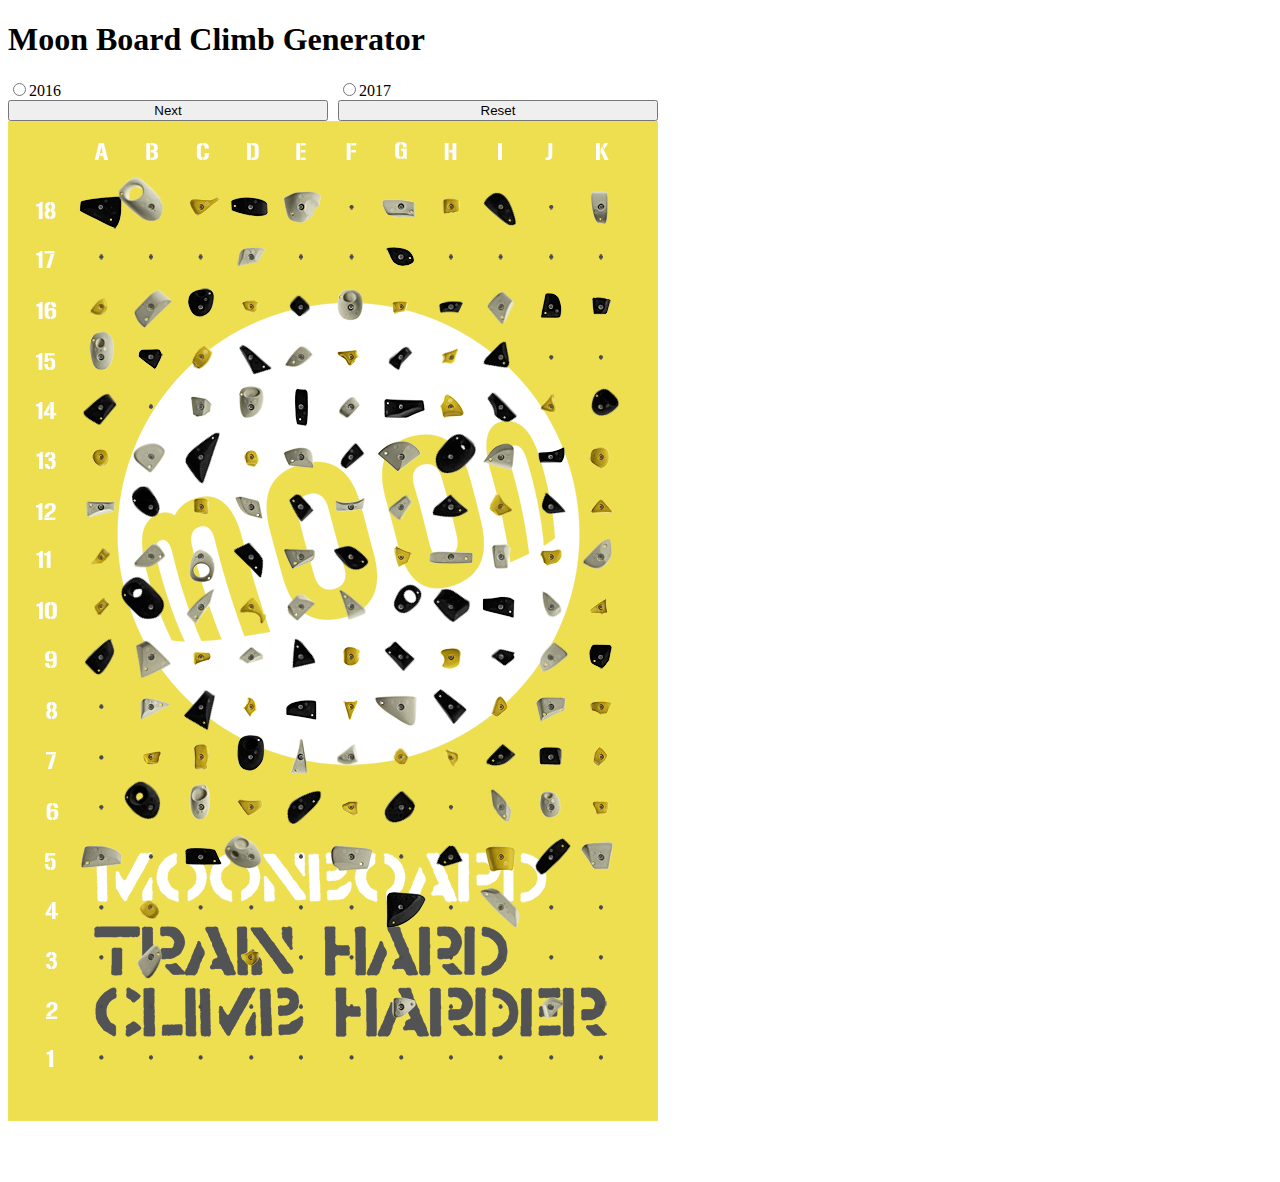
==== index.html @ be9ebd04 "Updates to climb loading" ====
<!DOCTYPE html>
<html>
<head>
	<meta charset="utf-8"/>
	<title>Moon Board Climb Generator</title> 
	<script type="text/javascript" src="moon/climbs/2016.js"></script>
	<link rel="stylesheet" href="moon/css/styles.css">
	<script type="text/javascript" src="moon/js/csi.min.js"></script>
	<script type="text/javascript" src="moon/js/load_board.js"></script>
	<link rel='shortcut icon' type='image/x-icon' href='moon/img/favicon.ico'/>
</head>
<body>
<h1>Moon Board Climb Generator</h1>
<div class="button-container">
	<label><input type="radio" name="year"><span>2016</span></label>
	<label><input type="radio" name="year"><span>2017</span></label>
</div>
<div class="button-container">
	<input type="button" value="Next" onclick="random_climb()">
	<input type="button" value="Reset" onclick="reset_board()">
</div>
<div class="background-image">
	<div class="grid-container ">
		<div data-include="/moon/layouts/2016.html"></div>
	</div>
</div>
<div id="grade-container"></div>
</body>
</html>
---- moon/css/styles.css ----
.background-image {
	width: 650px;
	height: 1000px;
	background-image: url("/moon/img/moonboard.png");
}

.grid-container {
	padding-top: 61px;
	margin-left: 68px;
	margin-right: 30px;
	height: 100%;
	display: grid;
	grid-template-columns: repeat(11, 50px);
	grid-template-rows: repeat(18, 50px);
}

.grid-container img {
	position: relative;
	margin-top: -20px;
	left: -20px;
}

.button-container {
    width: 650px;
    display: grid;
    grid-gap: 10px;
    grid-template-columns: 1fr 1fr;
}

.rot_N {
	transform: rotate(0deg);
}
.rot_NE {
	transform: rotate(45deg);
}
.rot_E {
	transform: rotate(90deg);
}
.rot_SE {
	transform: rotate(135deg);
}
.rot_S {
	transform: rotate(180deg);
}
.rot_SW {
	transform: rotate(225deg);
}
.rot_W {
	transform: rotate(270deg);
}
.rot_NW {
	transform: rotate(315deg);
}

.m-fadeOut {
  visibility: hidden;
  opacity: 0;
  transition: visibility 0s linear 300ms, opacity 300ms;
}
.m-fadeIn {
  visibility: visible;
  opacity: 1;
  transition: visibility 0s linear 0s, opacity 300ms;
}
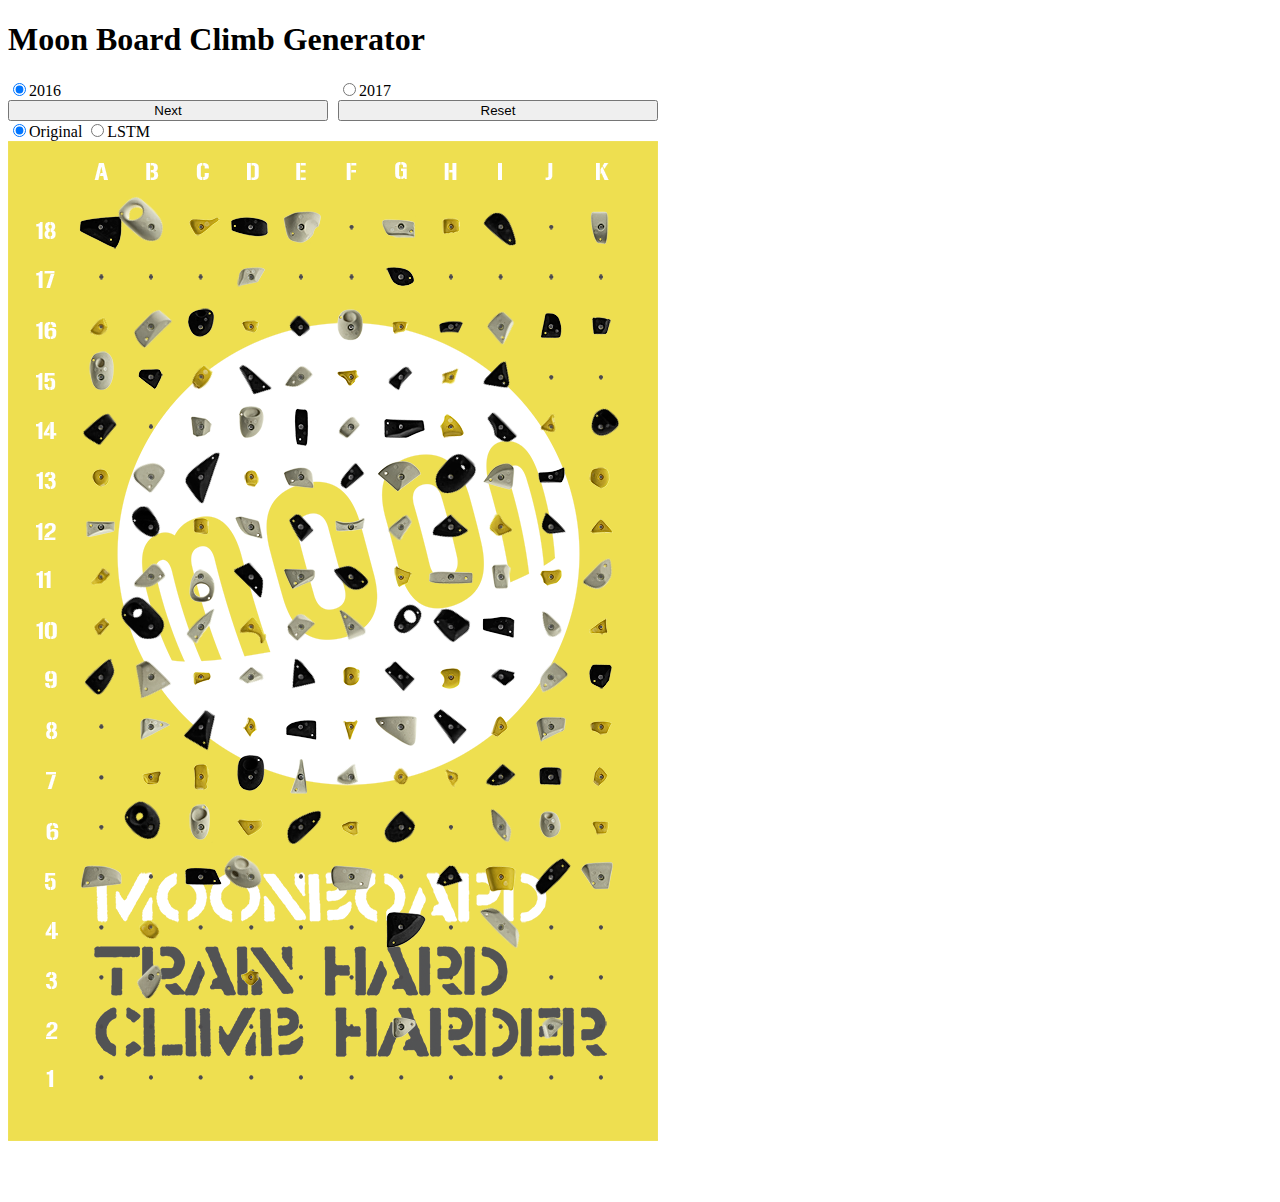
==== commit ee67cfa2: "Updated to be able to select different models for generated climbs" ====
--- a/index.html
+++ b/index.html
@@ -12,12 +12,16 @@
 <body>
 <h1>Moon Board Climb Generator</h1>
 <div class="button-container">
-	<label><input type="radio" name="year"><span>2016</span></label>
-	<label><input type="radio" name="year"><span>2017</span></label>
+	<label><input type="radio" name="year" value="2016" checked><span>2016</span></label>
+	<label><input type="radio" name="year" value="2017"><span>2017</span></label>
 </div>
 <div class="button-container">
 	<input type="button" value="Next" onclick="random_climb()">
 	<input type="button" value="Reset" onclick="reset_board()">
+</div>
+<div>
+	<label><input type="radio" name="model" value="original" checked><span>Original</span></label>
+	<label><input type="radio" name="model" value="lstm"><span>LSTM</span></label>
 </div>
 <div class="background-image">
 	<div class="grid-container ">
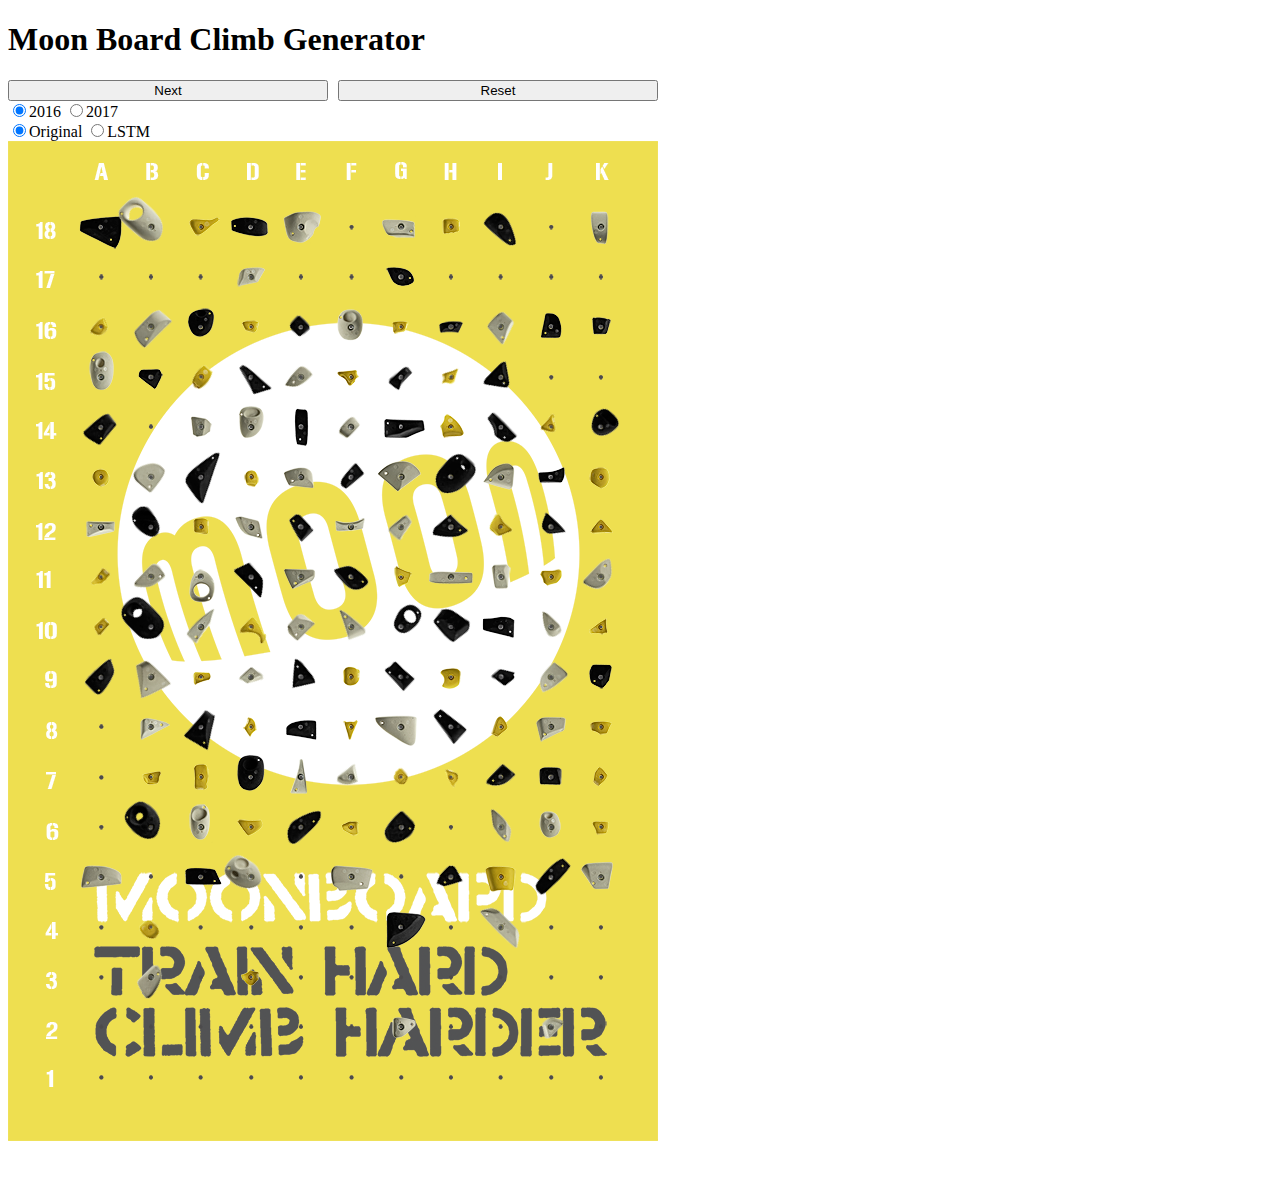
==== commit 671f5fd7: "Various select options working now" ====
--- a/index.html
+++ b/index.html
@@ -3,29 +3,30 @@
 <head>
 	<meta charset="utf-8"/>
 	<title>Moon Board Climb Generator</title> 
-	<script type="text/javascript" src="moon/climbs/2016.js"></script>
 	<link rel="stylesheet" href="moon/css/styles.css">
-	<script type="text/javascript" src="moon/js/csi.min.js"></script>
+	<script type="text/javascript" src="moon/climbs/climbs_2016.js"></script>
+	<script type="text/javascript" src="moon/layouts/holds_2016.js"></script>
+	<script type="text/javascript" src="moon/layouts/holds_2017.js"></script>
 	<script type="text/javascript" src="moon/js/load_board.js"></script>
+	<script type="text/javascript" src="moon/js/load_holds.js"></script>
 	<link rel='shortcut icon' type='image/x-icon' href='moon/img/favicon.ico'/>
 </head>
 <body>
 <h1>Moon Board Climb Generator</h1>
 <div class="button-container">
-	<label><input type="radio" name="year" value="2016" checked><span>2016</span></label>
-	<label><input type="radio" name="year" value="2017"><span>2017</span></label>
-</div>
-<div class="button-container">
 	<input type="button" value="Next" onclick="random_climb()">
 	<input type="button" value="Reset" onclick="reset_board()">
+</div>
+<div>
+	<label><input type="radio" name="year" value="2016" onclick="updateHoldset()" checked><span>2016</span></label>
+	<label><input type="radio" name="year" value="2017" onclick="updateHoldset()"><span>2017</span></label>
 </div>
 <div>
 	<label><input type="radio" name="model" value="original" checked><span>Original</span></label>
 	<label><input type="radio" name="model" value="lstm"><span>LSTM</span></label>
 </div>
 <div class="background-image">
-	<div class="grid-container ">
-		<div data-include="/moon/layouts/2016.html"></div>
+	<div class="grid-container" id="moon-board">
 	</div>
 </div>
 <div id="grade-container"></div>
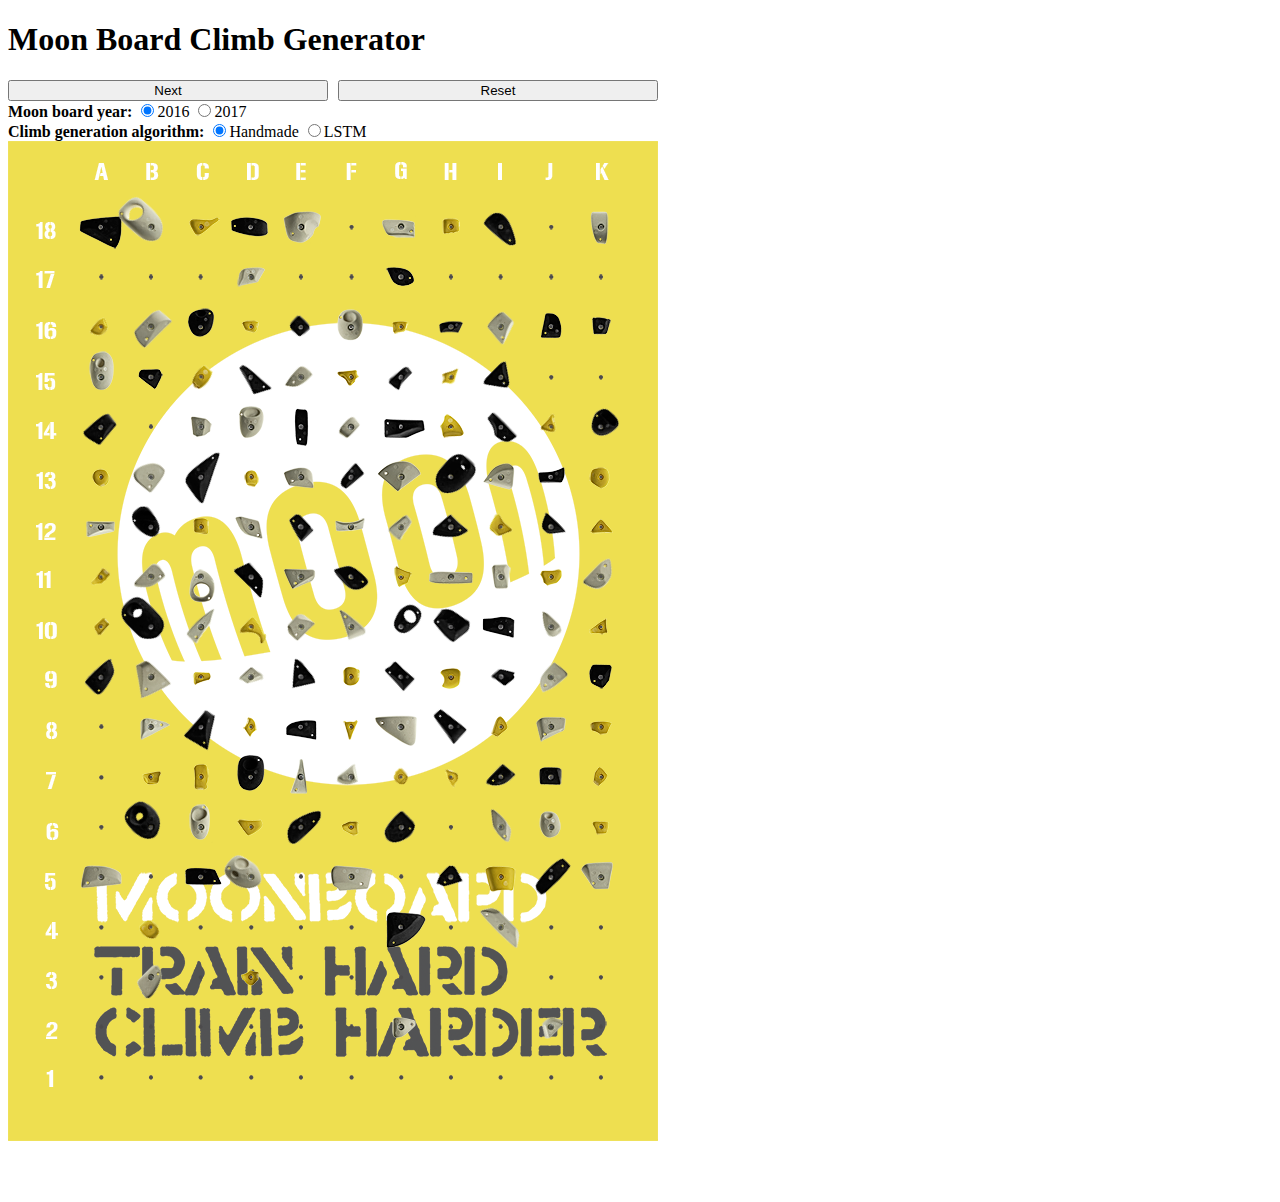
==== commit 8c980574: "Added labels to options" ====
--- a/index.html
+++ b/index.html
@@ -4,7 +4,8 @@
 	<meta charset="utf-8"/>
 	<title>Moon Board Climb Generator</title> 
 	<link rel="stylesheet" href="moon/css/styles.css">
-	<script type="text/javascript" src="moon/climbs/climbs_2016.js"></script>
+	<script type="text/javascript" src="moon/climbs/2016.js"></script>
+	<script type="text/javascript" src="moon/climbs/2017.js"></script>
 	<script type="text/javascript" src="moon/layouts/holds_2016.js"></script>
 	<script type="text/javascript" src="moon/layouts/holds_2017.js"></script>
 	<script type="text/javascript" src="moon/js/load_board.js"></script>
@@ -18,17 +19,19 @@
 	<input type="button" value="Reset" onclick="reset_board()">
 </div>
 <div>
+	<b>Moon board year:</b>
 	<label><input type="radio" name="year" value="2016" onclick="updateHoldset()" checked><span>2016</span></label>
 	<label><input type="radio" name="year" value="2017" onclick="updateHoldset()"><span>2017</span></label>
 </div>
 <div>
-	<label><input type="radio" name="model" value="original" checked><span>Original</span></label>
+	<b>Climb generation algorithm:</b>
+	<label><input type="radio" name="model" value="original" checked><span>Handmade</span></label>
 	<label><input type="radio" name="model" value="lstm"><span>LSTM</span></label>
 </div>
+<div id="grade-container"></div>
 <div class="background-image">
 	<div class="grid-container" id="moon-board">
 	</div>
 </div>
-<div id="grade-container"></div>
 </body>
 </html>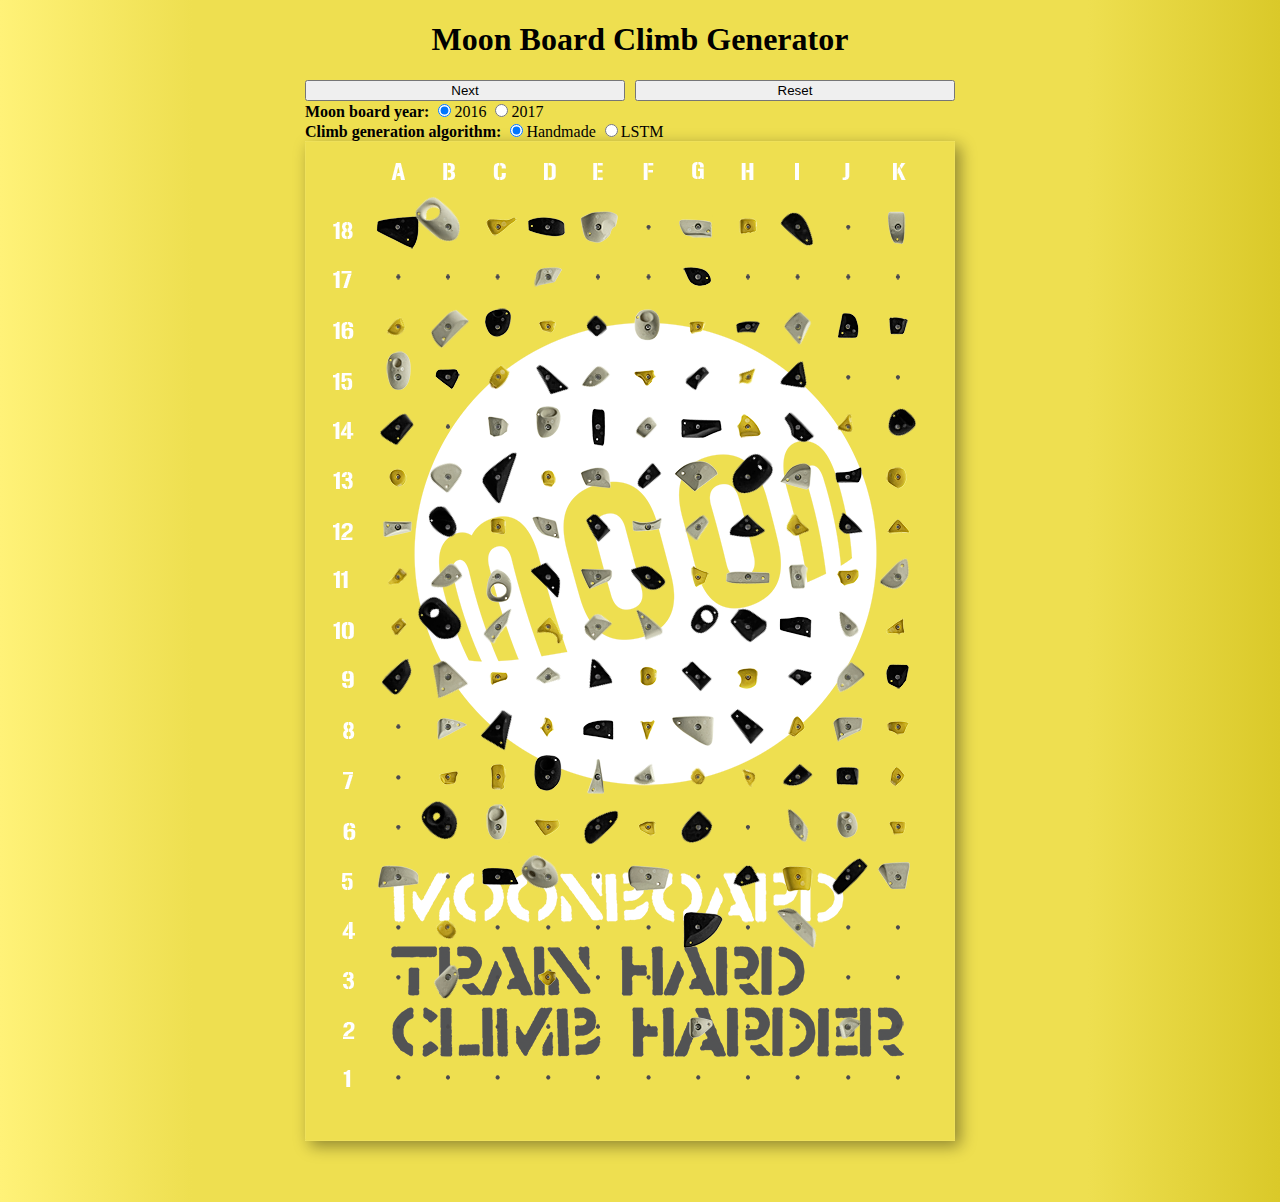
==== commit 056d769d: "Added more css" ====
--- a/index.html
+++ b/index.html
@@ -3,7 +3,8 @@
 <head>
 	<meta charset="utf-8"/>
 	<title>Moon Board Climb Generator</title> 
-	<link rel="stylesheet" href="moon/css/styles.css">
+	<link rel="stylesheet" href="moon/css/layout.css">
+	<link rel="stylesheet" href="moon/css/hold.css">
 	<script type="text/javascript" src="moon/climbs/2016.js"></script>
 	<script type="text/javascript" src="moon/climbs/2017.js"></script>
 	<script type="text/javascript" src="moon/layouts/holds_2016.js"></script>
--- a/moon/css/layout.css
+++ b/moon/css/layout.css
@@ -0,0 +1,42 @@
+.background-image {
+    width: 650px;
+    height: 1000px;
+    background-image: url("/moon/img/moonboard.png");
+    -webkit-box-shadow: 5px 5px 15px rgba(0,0,0,0.4);
+    -moz-box-shadow: 5px 5px 15px rgba(0,0,0,0.4);
+}
+
+.grid-container {
+    padding-top: 61px;
+    margin-left: 68px;
+    margin-right: 30px;
+    height: 100%;
+    display: grid;
+    grid-template-columns: repeat(11, 50px);
+    grid-template-rows: repeat(18, 50px);
+}
+
+.grid-container img {
+    position: relative;
+    margin-top: -20px;
+    left: -20px;
+}
+
+.button-container {
+    width: 650px;
+    display: grid;
+    grid-gap: 10px;
+    grid-template-columns: 1fr 1fr;
+}
+
+
+body {
+    max-width: 670px;
+    margin: auto;
+    background: rgb(255,242,120);
+    background: linear-gradient(90deg, rgba(255,242,120,1) 0%, rgba(238,223,80,1) 15%, rgba(238,223,80,1) 85%, rgba(218,201,41,1) 100%); 
+}
+
+h1 {
+    text-align: center;
+}--- a/moon/css/hold.css
+++ b/moon/css/hold.css
@@ -0,0 +1,35 @@
+.rot_N {
+    transform: rotate(0deg);
+}
+.rot_NE {
+    transform: rotate(45deg);
+}
+.rot_E {
+    transform: rotate(90deg);
+}
+.rot_SE {
+    transform: rotate(135deg);
+}
+.rot_S {
+    transform: rotate(180deg);
+}
+.rot_SW {
+    transform: rotate(225deg);
+}
+.rot_W {
+    transform: rotate(270deg);
+}
+.rot_NW {
+    transform: rotate(315deg);
+}
+
+.m-fadeOut {
+  visibility: hidden;
+  opacity: 0;
+  transition: visibility 0s linear 300ms, opacity 300ms;
+}
+.m-fadeIn {
+  visibility: visible;
+  opacity: 1;
+  transition: visibility 0s linear 0s, opacity 300ms;
+}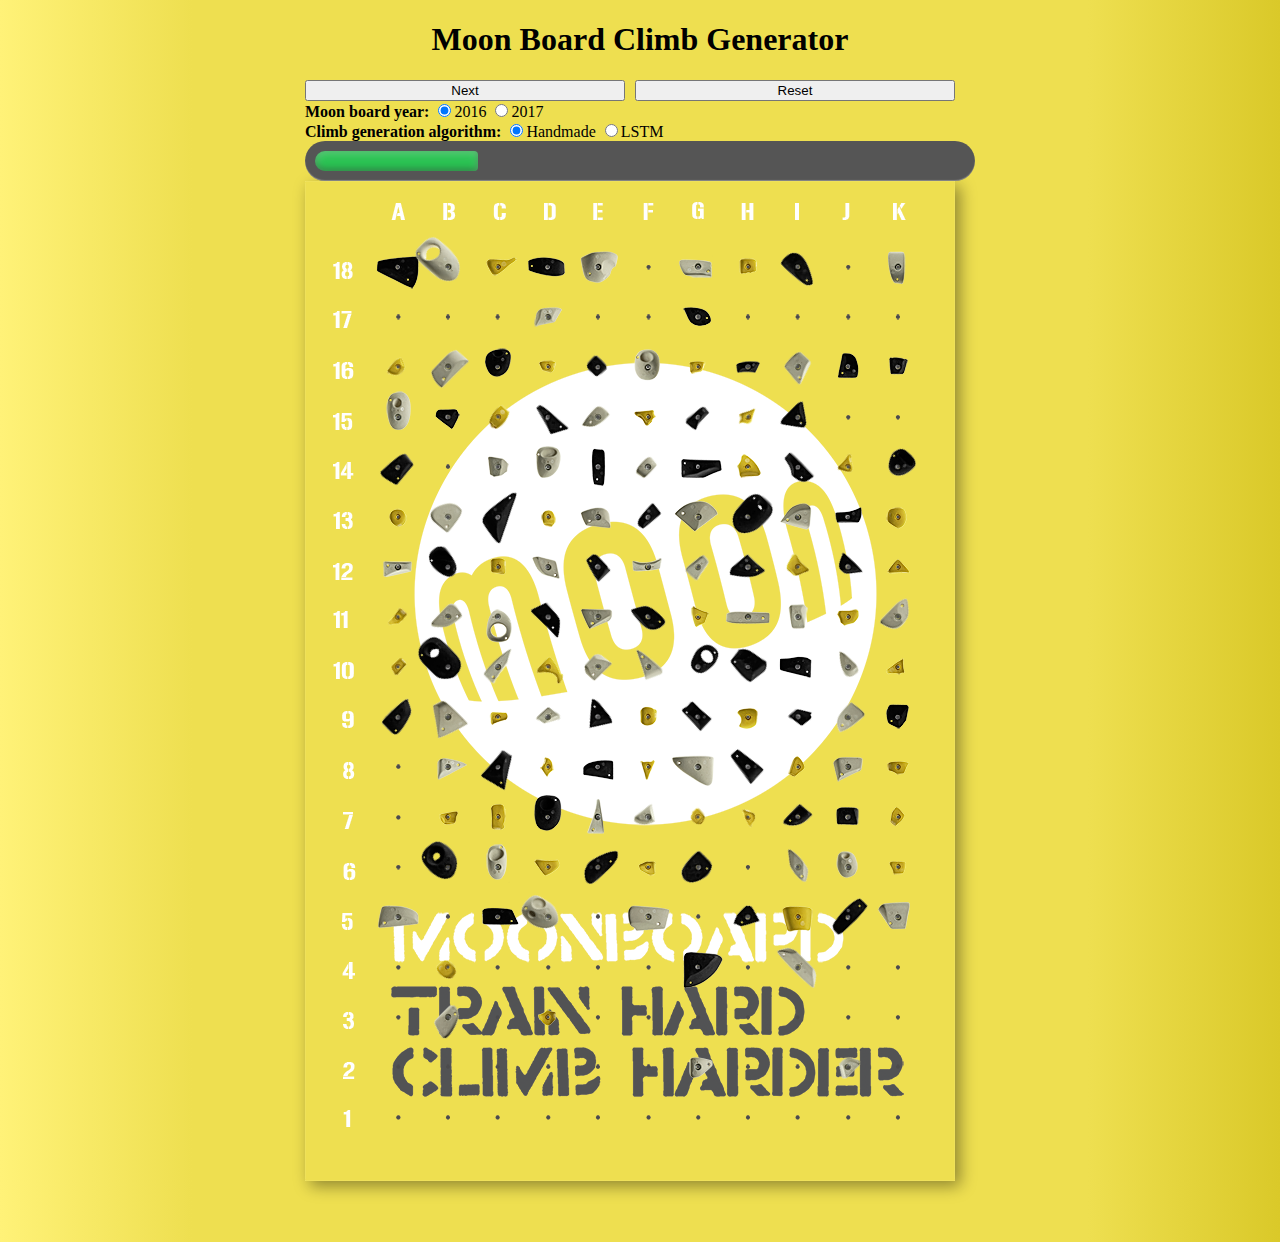
==== commit 0bee6016: "Starting to add progress bar for grades" ====
--- a/index.html
+++ b/index.html
@@ -5,6 +5,7 @@
 	<title>Moon Board Climb Generator</title> 
 	<link rel="stylesheet" href="moon/css/layout.css">
 	<link rel="stylesheet" href="moon/css/hold.css">
+	<link rel="stylesheet" href="moon/css/grade_label.css">
 	<script type="text/javascript" src="moon/climbs/2016.js"></script>
 	<script type="text/javascript" src="moon/climbs/2017.js"></script>
 	<script type="text/javascript" src="moon/layouts/holds_2016.js"></script>
@@ -29,7 +30,13 @@
 	<label><input type="radio" name="model" value="original" checked><span>Handmade</span></label>
 	<label><input type="radio" name="model" value="lstm"><span>LSTM</span></label>
 </div>
+
 <div id="grade-container"></div>
+
+<div class="meter">
+  <span style="width: 25%"></span>
+</div>
+
 <div class="background-image">
 	<div class="grid-container" id="moon-board">
 	</div>
--- a/moon/css/grade_label.css
+++ b/moon/css/grade_label.css
@@ -0,0 +1,29 @@
+.meter { 
+    height: 20px;  /* Can be anything */
+    position: relative;
+    background: #555;
+    -moz-border-radius: 25px;
+    -webkit-border-radius: 25px;
+    border-radius: 25px;
+    padding: 10px;
+    box-shadow: inset 0 -1px 1px rgba(255,255,255,0.3);
+}
+.meter > span {
+  display: block;
+  height: 100%;
+  border-top-right-radius: 8px;
+  border-bottom-right-radius: 8px;
+  border-top-left-radius: 20px;
+  border-bottom-left-radius: 20px;
+  background-color: rgb(43,194,83);
+  background-image: linear-gradient(
+    center bottom,
+    rgb(43,194,83) 37%,
+    rgb(84,240,84) 69%
+  );
+  box-shadow: 
+    inset 0 2px 9px  rgba(255,255,255,0.3),
+    inset 0 -2px 6px rgba(0,0,0,0.4);
+  position: relative;
+  overflow: hidden;
+}